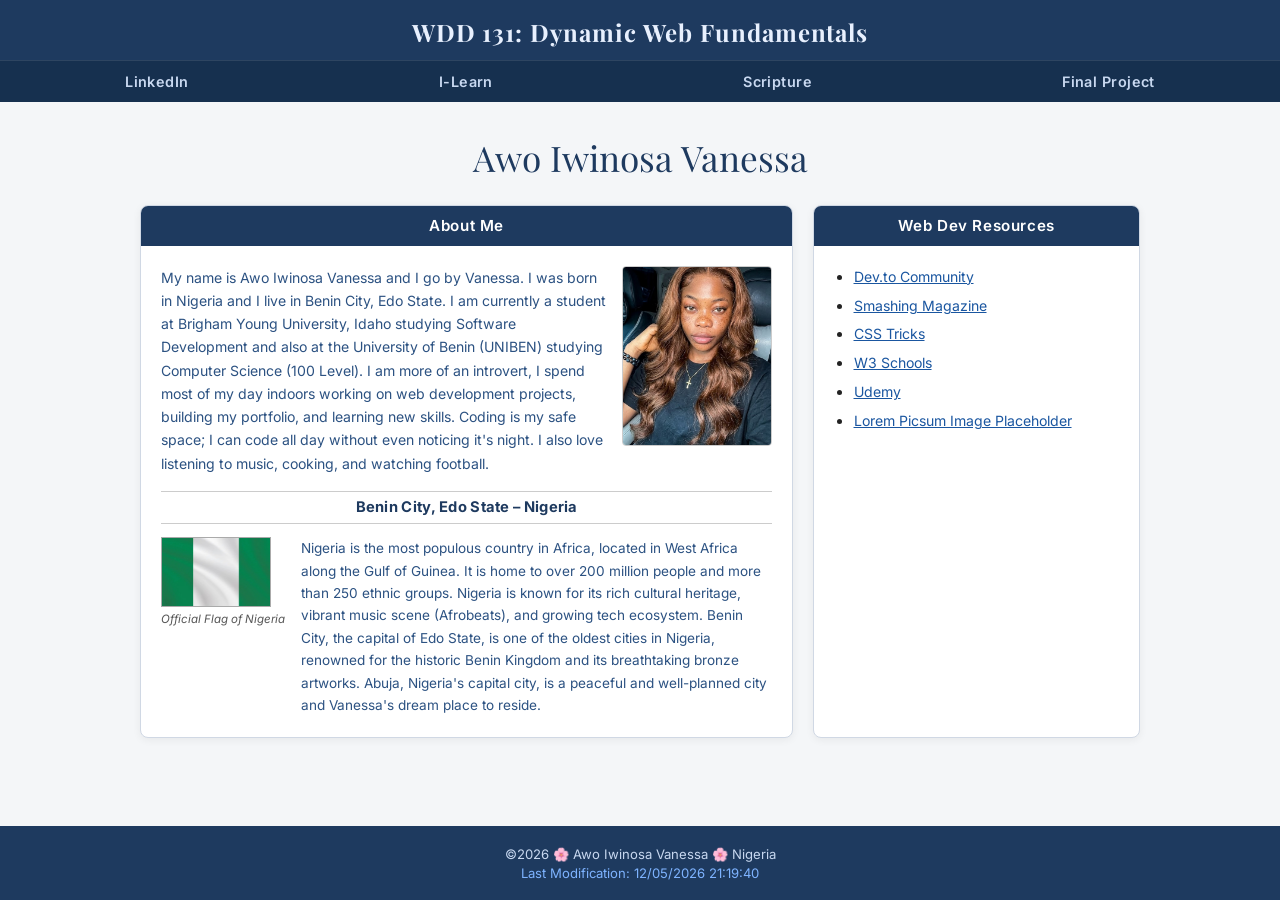
==== index.html @ a222c3aa "Complete W01 home page" ====
<!DOCTYPE html>
<html lang="en">
<head>
  <meta charset="UTF-8">
  <meta name="viewport" content="width=device-width, initial-scale=1.0">
  <title>WDD 131 | Dynamic Web Fundamentals | Awo Iwinosa Vanessa</title>
  <meta name="description" content="WDD 131 | Dynamic Web Fundamentals | Awo Iwinosa Vanessa | A personal course landing page covering web development, software engineering, and computer science studies.">
  <meta name="author" content="Awo Iwinosa Vanessa">
  <link rel="stylesheet" href="styles/base.css">
  <script src="scripts/getdates.js" defer></script>
</head>
<body>

  <!-- Header -->
  <header>
    <span id="course-title">WDD 131: Dynamic Web Fundamentals</span>
    <nav>
      <a href="https://www.linkedin.com/in/vanessa-awo" target="_blank">LinkedIn</a>
      <a href="https://byupw.instructure.com/" target="_blank">I-Learn</a>
      <a href="https://www.churchofjesuschrist.org/study/scriptures/ot/ps/46?lang=eng&id=p5#p5" target="_blank">Scripture</a>
      <a href="finalproject/index.html">Final Project</a>
    </nav>
  </header>

  <!-- Main -->
  <main>
    <h1>Awo Iwinosa Vanessa</h1>

    <div class="cards-grid">

      <section class="card">
        <div class="card-header">About Me</div>
        <div class="card-body">

          <div class="about-top">
            <p>
              My name is Awo Iwinosa Vanessa and I go by Vanessa. I was born in Nigeria and I live in Benin City, Edo State. I am currently a student at Brigham Young University, Idaho studying Software Development and also at the University of Benin (UNIBEN) studying Computer Science (100 Level). I am more of an introvert, I spend most of my day indoors working on web development projects, building my portfolio, and learning new skills. Coding is my safe space; I can code all day without even noticing it's night. I also love listening to music, cooking, and watching football.
            </p>
            <img
              src="images/myProfilePic.jpeg"
              alt="Portrait of Awo Iwinosa Vanessa"
              class="profile-pic"
            >
          </div>

          <p class="location-title">Benin City, Edo State – Nigeria</p>

          <div class="location-content">
            <figure class="flag-figure">
              <img
                src="images/nigeriaFlag.jpg"
                alt="Official Flag of Nigeria"
                class="flag-img"
              >
              <figcaption>Official Flag of Nigeria</figcaption>
            </figure>
            <p class="location-text">
              Nigeria is the most populous country in Africa, located in West Africa along the Gulf of Guinea. It is home to over 200 million people and more than 250 ethnic groups. Nigeria is known for its rich cultural heritage, vibrant music scene (Afrobeats), and growing tech ecosystem. Benin City, the capital of Edo State, is one of the oldest cities in Nigeria, renowned for the historic Benin Kingdom and its breathtaking bronze artworks. Abuja, Nigeria's capital city, is a peaceful and well-planned city and Vanessa's dream place to reside.
            </p>
          </div>

        </div>
      </section>

      <section class="card">
        <div class="card-header">Web Dev Resources</div>
        <div class="card-body">
          <ul class="resources-list">
            <li><a href="https://dev.to" target="_blank">Dev.to Community</a></li>
            <li><a href="https://www.smashingmagazine.com" target="_blank">Smashing Magazine</a></li>
            <li><a href="https://css-tricks.com" target="_blank">CSS Tricks</a></li>
            <li><a href="https://www.w3schools.com" target="_blank">W3 Schools</a></li>
            <li><a href="https://www.udemy.com" target="_blank">Udemy</a></li>
            <li><a href="https://picsum.photos" target="_blank">Lorem Picsum Image Placeholder</a></li>
          </ul>
        </div>
      </section>

    </div>
  </main>

  <!-- Footer -->
  <footer>
    <p>
      &copy;<span id="currentyear"></span> 🌸 Awo Iwinosa Vanessa 🌸 Nigeria
    </p>
    <p id="lastModified"></p>
  </footer>

</body>
</html>
---- styles/base.css ----
/* Google Fonts */
@import url('https://fonts.googleapis.com/css2?family=Playfair+Display:wght@400;700&family=Inter:wght@300;400;600&display=swap');

/* ── Reset & Base ── */
*, *::before, *::after {
  box-sizing: border-box;
  margin: 0;
  padding: 0;
}

body {
  font-family: 'Inter', sans-serif;
  font-size: 16px;
  color: #222;
  background-color: #f4f6f8;
  min-height: 100vh;
  display: flex;
  flex-direction: column;
}

/* ── Header ── */
header {
  background-color: #1e3a5f;
  color: #fff;
  padding: 0;
}

#course-title {
  display: block;
  text-align: center;
  font-family: 'Playfair Display', serif;
  font-size: 1.5rem;
  font-weight: 700;
  letter-spacing: 0.04em;
  padding: 1rem 1.5rem 0.75rem;
  color: #e8f0fe;
}

/* ── Navigation ── */
nav {
  display: flex;
  justify-content: space-around;
  background-color: #16304f;
  border-top: 1px solid rgba(255,255,255,0.1);
}

nav a {
  color: #c8d8f0;
  text-decoration: none;
  font-size: 0.9rem;
  font-weight: 600;
  letter-spacing: 0.03em;
  padding: 0.75rem 1.5rem;
  transition: background-color 0.2s ease, color 0.2s ease;
}

nav a:hover {
  background-color: #0f2440;
  color: #ffffff;
}

/* ── Main ── */
main {
  max-width: 1000px;
  width: 90%;
  margin: 2rem auto;
  flex: 1;
}

main h1 {
  font-family: 'Playfair Display', serif;
  font-size: 2.2rem;
  font-weight: 400;
  text-align: center;
  color: #1e3a5f;
  margin-bottom: 1.5rem;
}

/* ── Cards Grid ── */
.cards-grid {
  display: grid;
  grid-template-columns: 2fr 1fr;
  gap: 1.25rem;
}

.card {
  background: #fff;
  border: 1px solid #d0d8e4;
  border-radius: 8px;
  overflow: hidden;
  box-shadow: 0 2px 8px rgba(0,0,0,0.06);
}

.card-header {
  background-color: #1e3a5f;
  color: #fff;
  text-align: center;
  font-family: 'Inter', sans-serif;
  font-weight: 600;
  font-size: 0.95rem;
  letter-spacing: 0.04em;
  padding: 0.65rem 1rem;
}

.card-body {
  padding: 1.25rem;
}

/* ── About Me Card ── */
.about-top {
  display: flex;
  gap: 1rem;
  align-items: flex-start;
  margin-bottom: 1rem;
}

.about-top p {
  font-size: 0.88rem;
  line-height: 1.65;
  color: #2c5282;
}

.profile-pic {
  width: 150px;
  height: 180px;
  object-fit: cover;
  flex-shrink: 0;
  border-radius: 4px;
  border: 1px solid #ccc;
}

/* ── Location Section ── */
.location-title {
  text-align: center;
  font-weight: 700;
  font-size: 0.92rem;
  color: #1e3a5f;
  border-top: 1px solid #ccc;
  border-bottom: 1px solid #ccc;
  padding: 0.4rem 0;
  margin: 0.5rem 0 0.85rem;
  letter-spacing: 0.02em;
}

.location-content {
  display: flex;
  gap: 1rem;
  align-items: flex-start;
}

.flag-figure {
  flex-shrink: 0;
  text-align: center;
}

.flag-img {
  width: 110px;
  height: 70px;
  object-fit: cover;
  border: 1px solid #aaa;
  display: block;
}

.flag-figure figcaption {
  font-size: 0.72rem;
  font-style: italic;
  color: #555;
  margin-top: 0.3rem;
  text-align: center;
}

.location-text {
  font-size: 0.85rem;
  line-height: 1.65;
  color: #2c5282;
}

/* ── Resources Card ── */
.resources-list {
  list-style: disc;
  padding-left: 1.2rem;
}

.resources-list li {
  margin-bottom: 0.55rem;
}

.resources-list a {
  color: #1a56a0;
  text-decoration: underline;
  font-size: 0.88rem;
}

.resources-list a:hover {
  color: #0d3b78;
}

/* ── Footer ── */
footer {
  background-color: #1e3a5f;
  color: #c8d8f0;
  text-align: center;
  padding: 1rem 1.5rem;
  font-size: 0.82rem;
}

footer p {
  margin: 0.2rem 0;
}

#lastModified {
  color: #7eb3ff;
}
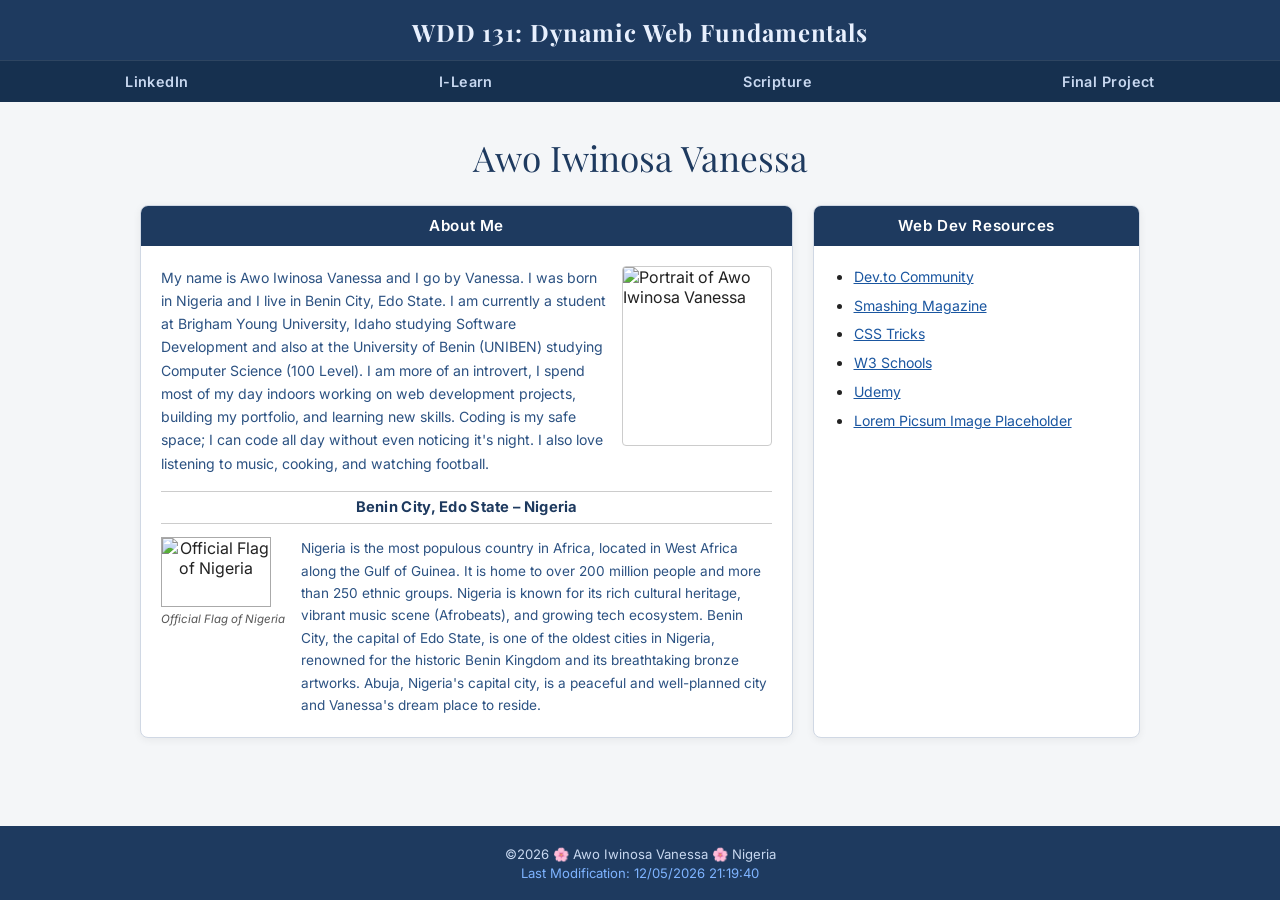
==== commit 7338895f: "Complete W01 home page" ====
--- a/index.html
+++ b/index.html
@@ -1,11 +1,15 @@
 <!DOCTYPE html>
 <html lang="en">
+
 <head>
   <meta charset="UTF-8">
   <meta name="viewport" content="width=device-width, initial-scale=1.0">
   <title>WDD 131 | Dynamic Web Fundamentals | Awo Iwinosa Vanessa</title>
-  <meta name="description" content="WDD 131 | Dynamic Web Fundamentals | Awo Iwinosa Vanessa | A personal course landing page covering web development, software engineering, and computer science studies.">
+  <meta name="description" content="WDD 131 | Dynamic Web Fundamentals | Awo Iwinosa Vanessa | Web dev, software engineering, computer science.">
   <meta name="author" content="Awo Iwinosa Vanessa">
+  <link rel="preconnect" href="https://fonts.googleapis.com">
+  <link rel="preconnect" href="https://fonts.gstatic.com" crossorigin>
+  <link href="https://fonts.googleapis.com/css2?family=Playfair+Display:wght@400;700&family=Inter:wght@300;400;600&display=swap" rel="stylesheet">
   <link rel="stylesheet" href="styles/base.css">
   <script src="scripts/getdates.js" defer></script>
 </head>
@@ -37,7 +41,7 @@
               My name is Awo Iwinosa Vanessa and I go by Vanessa. I was born in Nigeria and I live in Benin City, Edo State. I am currently a student at Brigham Young University, Idaho studying Software Development and also at the University of Benin (UNIBEN) studying Computer Science (100 Level). I am more of an introvert, I spend most of my day indoors working on web development projects, building my portfolio, and learning new skills. Coding is my safe space; I can code all day without even noticing it's night. I also love listening to music, cooking, and watching football.
             </p>
             <img
-              src="images/myProfilePic.jpeg"
+              src="images/myprofilepic.jpeg"
               alt="Portrait of Awo Iwinosa Vanessa"
               class="profile-pic"
             >
@@ -48,7 +52,7 @@
           <div class="location-content">
             <figure class="flag-figure">
               <img
-                src="images/nigeriaFlag.jpg"
+                src="images/nigeriaflag.jpg"
                 alt="Official Flag of Nigeria"
                 class="flag-img"
               >
--- a/styles/base.css
+++ b/styles/base.css
@@ -1,6 +1,3 @@
-/* Google Fonts */
-@import url('https://fonts.googleapis.com/css2?family=Playfair+Display:wght@400;700&family=Inter:wght@300;400;600&display=swap');
-
 /* ── Reset & Base ── */
 *, *::before, *::after {
   box-sizing: border-box;
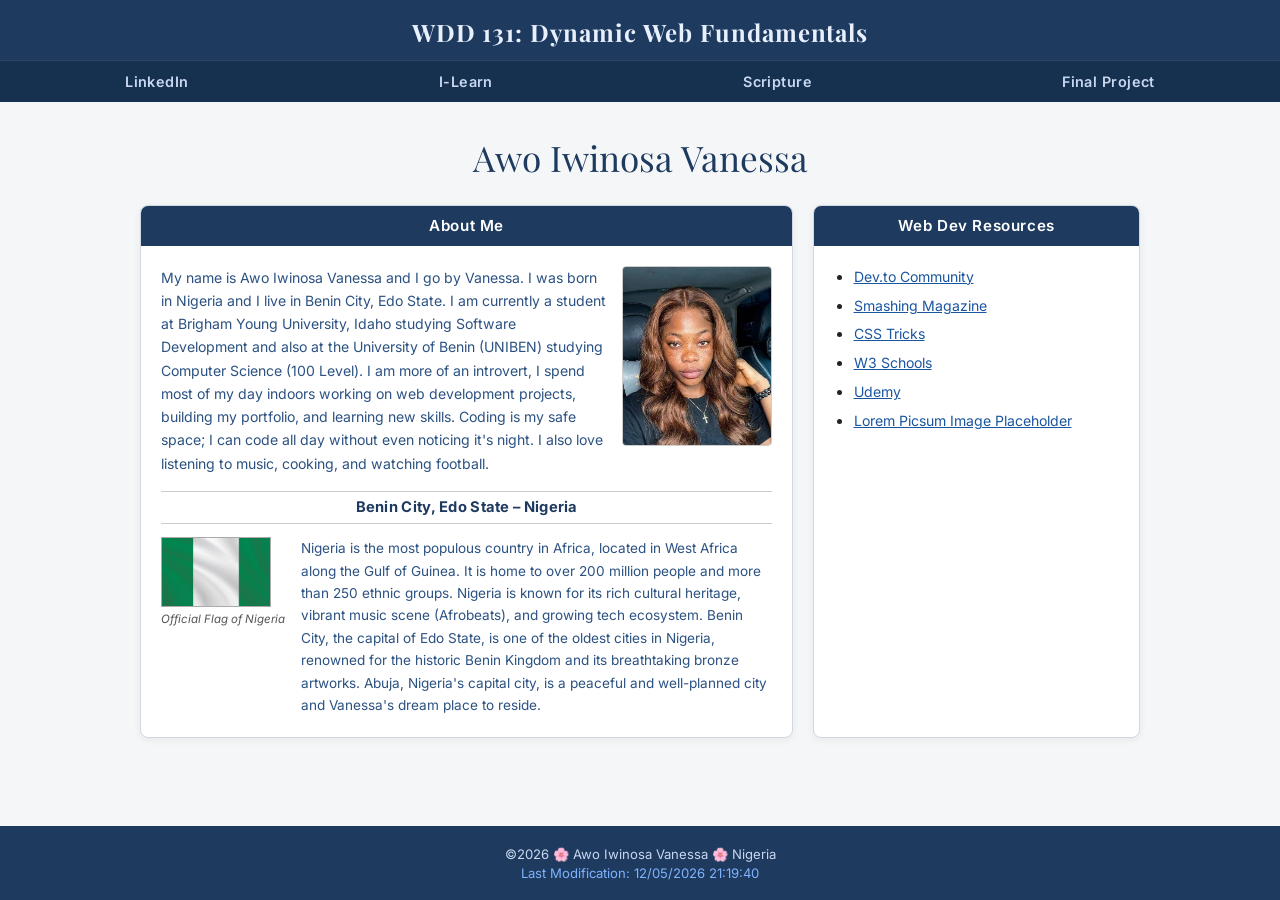
==== commit c1a56551: "fix profile pic extension jpg not jpeg" ====
--- a/index.html
+++ b/index.html
@@ -41,7 +41,7 @@
               My name is Awo Iwinosa Vanessa and I go by Vanessa. I was born in Nigeria and I live in Benin City, Edo State. I am currently a student at Brigham Young University, Idaho studying Software Development and also at the University of Benin (UNIBEN) studying Computer Science (100 Level). I am more of an introvert, I spend most of my day indoors working on web development projects, building my portfolio, and learning new skills. Coding is my safe space; I can code all day without even noticing it's night. I also love listening to music, cooking, and watching football.
             </p>
             <img
-              src="images/myprofilepic.jpeg"
+              src="images/myprofilepic.jpg"
               alt="Portrait of Awo Iwinosa Vanessa"
               class="profile-pic"
             >
--- a/styles/base.css
+++ b/styles/base.css
@@ -121,6 +121,7 @@
   width: 150px;
   height: 180px;
   object-fit: cover;
+  object-position: top;
   flex-shrink: 0;
   border-radius: 4px;
   border: 1px solid #ccc;
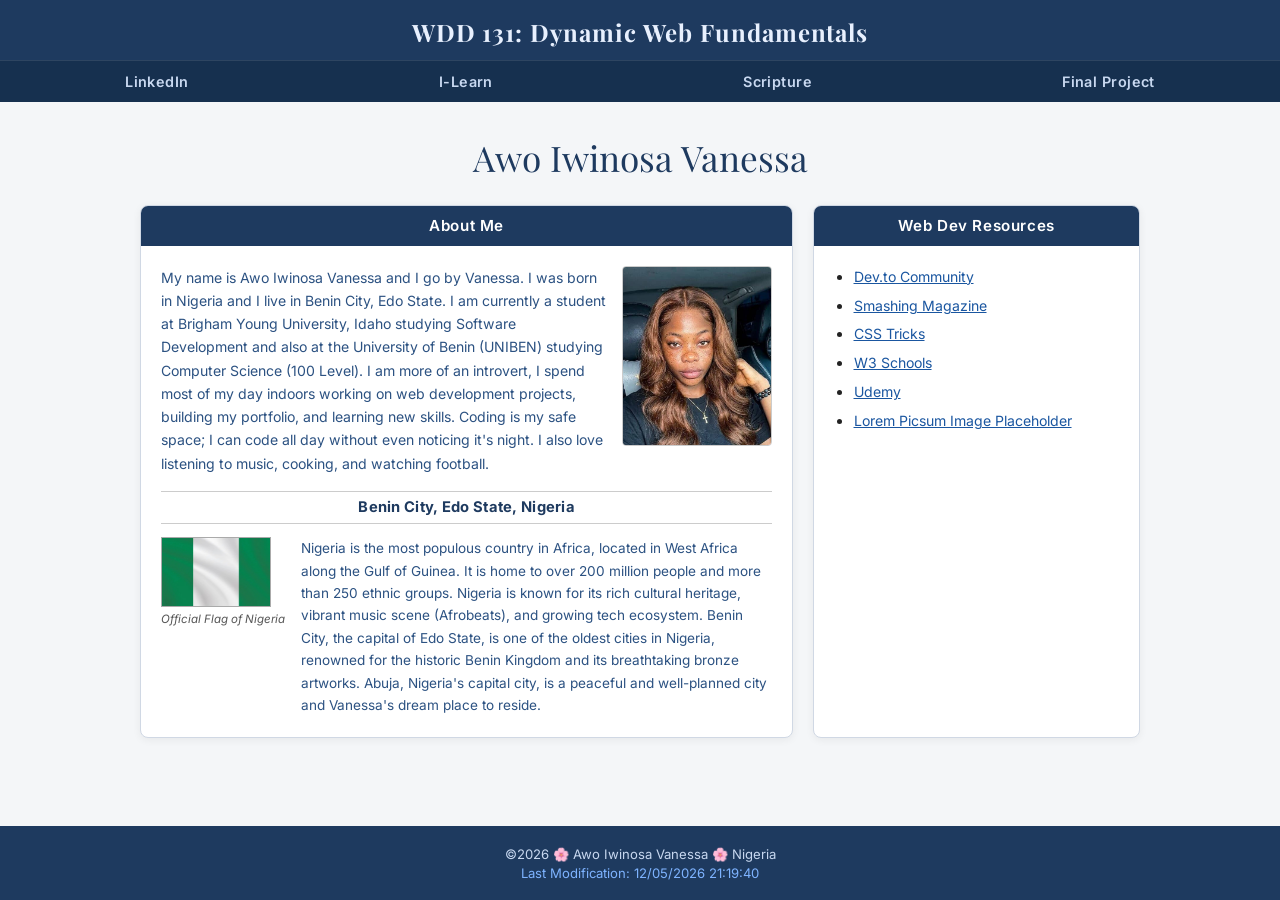
==== commit 33a337a8: "new file (temple.html) was added" ====
--- a/index.html
+++ b/index.html
@@ -47,7 +47,7 @@
             >
           </div>
 
-          <p class="location-title">Benin City, Edo State – Nigeria</p>
+          <p class="location-title">Benin City, Edo State, Nigeria</p>
 
           <div class="location-content">
             <figure class="flag-figure">
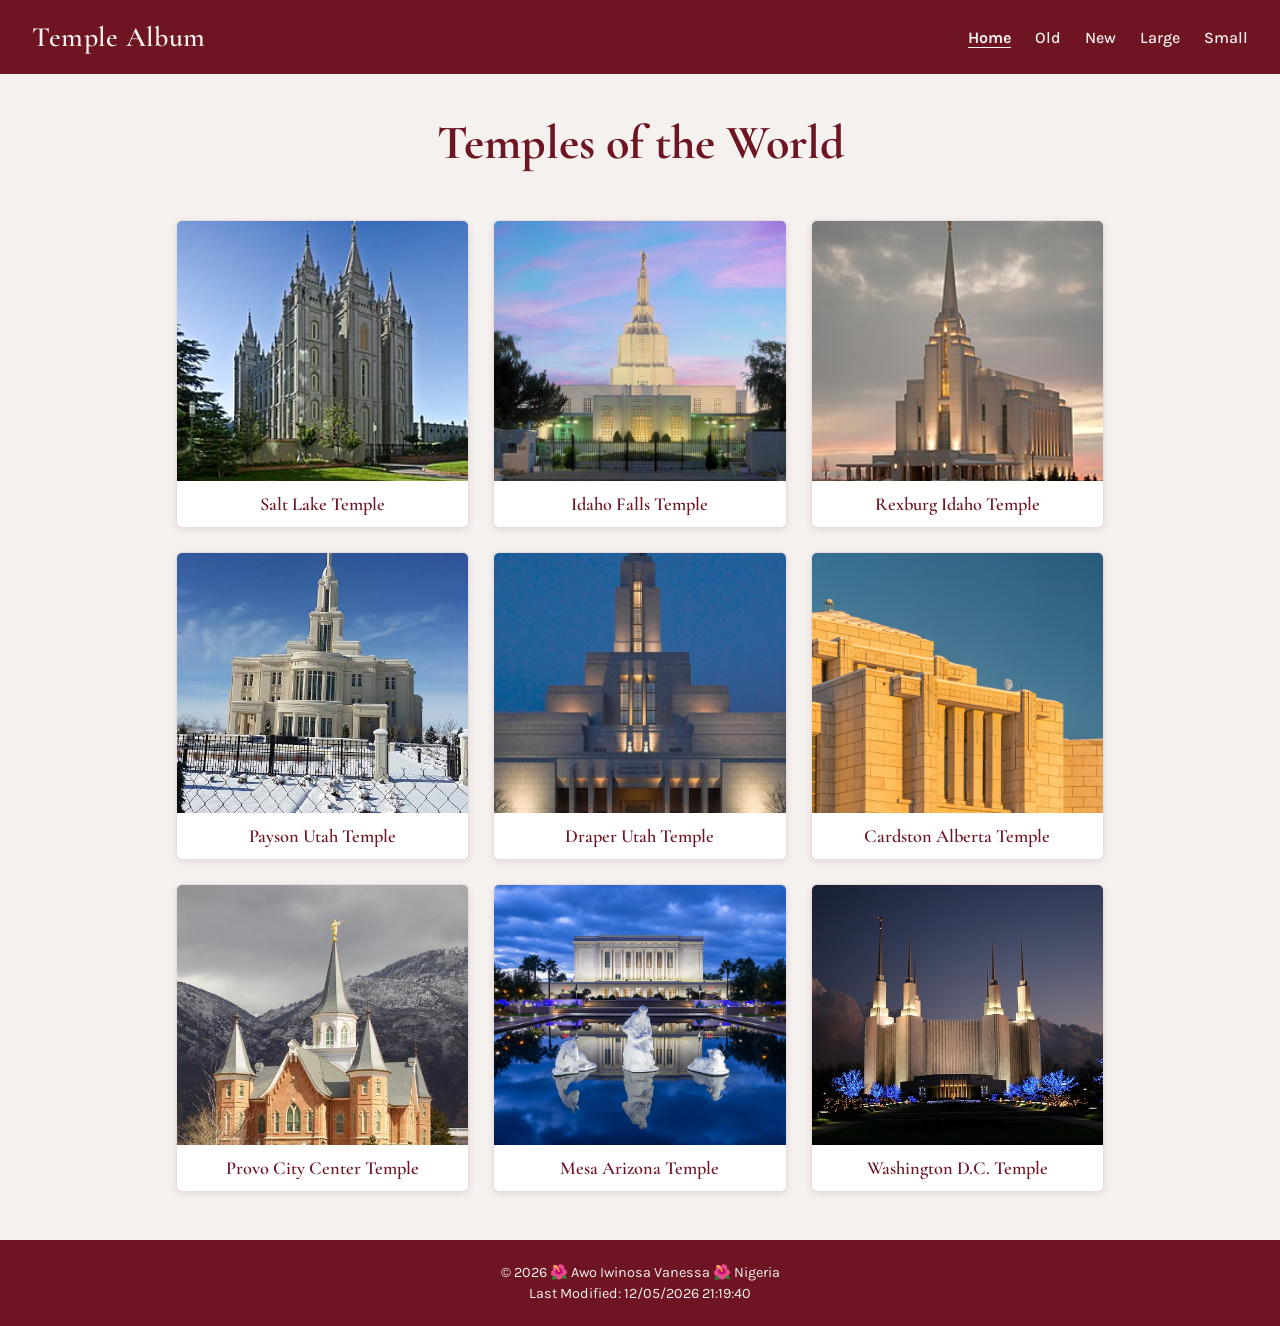
==== commit f39be497: "Finalize footer and confirm local image paths" ====
--- a/index.html
+++ b/index.html
@@ -1,95 +1,91 @@
 <!DOCTYPE html>
 <html lang="en">
-
 <head>
   <meta charset="UTF-8">
   <meta name="viewport" content="width=device-width, initial-scale=1.0">
-  <title>WDD 131 | Dynamic Web Fundamentals | Awo Iwinosa Vanessa</title>
-  <meta name="description" content="WDD 131 | Dynamic Web Fundamentals | Awo Iwinosa Vanessa | Web dev, software engineering, computer science.">
+  <title>Temple Album | WDD 131</title>
+  <meta name="description" content="A responsive photo album showcasing temples, built for WDD 131 Week 02.">
   <meta name="author" content="Awo Iwinosa Vanessa">
+
+  <!-- Google Fonts: Cormorant Garamond (display) + Karla (body) -->
   <link rel="preconnect" href="https://fonts.googleapis.com">
   <link rel="preconnect" href="https://fonts.gstatic.com" crossorigin>
-  <link href="https://fonts.googleapis.com/css2?family=Playfair+Display:wght@400;700&family=Inter:wght@300;400;600&display=swap" rel="stylesheet">
-  <link rel="stylesheet" href="styles/base.css">
-  <script src="scripts/getdates.js" defer></script>
+  <link href="https://fonts.googleapis.com/css2?family=Cormorant+Garamond:wght@500;600;700&family=Karla:wght@400;500;700&display=swap" rel="stylesheet">
+
+  <!-- Mobile-first CSS, then large-view overrides -->
+  <link rel="stylesheet" href="styles/temples.css">
+  <link rel="stylesheet" href="styles/temples-large.css">
+
+  <script src="scripts/temples.js" defer></script>
 </head>
 <body>
 
-  <!-- Header -->
   <header>
-    <span id="course-title">WDD 131: Dynamic Web Fundamentals</span>
-    <nav>
-      <a href="https://www.linkedin.com/in/vanessa-awo" target="_blank">LinkedIn</a>
-      <a href="https://byupw.instructure.com/" target="_blank">I-Learn</a>
-      <a href="https://www.churchofjesuschrist.org/study/scriptures/ot/ps/46?lang=eng&id=p5#p5" target="_blank">Scripture</a>
-      <a href="finalproject/index.html">Final Project</a>
+    <p class="site-name">Temple Album</p>
+    <button id="menu-button" aria-label="Open menu" aria-expanded="false">&#9776;</button>
+    <nav id="primary-nav">
+      <a href="#" title="Home" class="active">Home</a>
+      <a href="#" title="Old Temples">Old</a>
+      <a href="#" title="New Temples">New</a>
+      <a href="#" title="Large View">Large</a>
+      <a href="#" title="Small View">Small</a>
     </nav>
   </header>
 
-  <!-- Main -->
   <main>
-    <h1>Awo Iwinosa Vanessa</h1>
+    <h1>Temples of the World</h1>
 
-    <div class="cards-grid">
+    <figure>
+      <img src="images/salt-lake-temple.jpg" alt="Salt Lake Temple" loading="lazy" width="500" height="350">
+      <figcaption>Salt Lake Temple</figcaption>
+    </figure>
 
-      <section class="card">
-        <div class="card-header">About Me</div>
-        <div class="card-body">
+    <figure>
+      <img src="images/idaho-falls-temple.jpg" alt="Idaho Falls Temple" loading="lazy" width="500" height="350">
+      <figcaption>Idaho Falls Temple</figcaption>
+    </figure>
 
-          <div class="about-top">
-            <p>
-              My name is Awo Iwinosa Vanessa and I go by Vanessa. I was born in Nigeria and I live in Benin City, Edo State. I am currently a student at Brigham Young University, Idaho studying Software Development and also at the University of Benin (UNIBEN) studying Computer Science (100 Level). I am more of an introvert, I spend most of my day indoors working on web development projects, building my portfolio, and learning new skills. Coding is my safe space; I can code all day without even noticing it's night. I also love listening to music, cooking, and watching football.
-            </p>
-            <img
-              src="images/myprofilepic.jpg"
-              alt="Portrait of Awo Iwinosa Vanessa"
-              class="profile-pic"
-            >
-          </div>
+    <figure>
+      <img src="images/rexburg-idaho-temple.jpg" alt="Rexburg Idaho Temple" loading="lazy" width="500" height="350">
+      <figcaption>Rexburg Idaho Temple</figcaption>
+    </figure>
 
-          <p class="location-title">Benin City, Edo State, Nigeria</p>
+    <figure>
+      <img src="images/payson-utah-temple.jpg" alt="Payson Utah Temple" loading="lazy" width="500" height="350">
+      <figcaption>Payson Utah Temple</figcaption>
+    </figure>
 
-          <div class="location-content">
-            <figure class="flag-figure">
-              <img
-                src="images/nigeriaflag.jpg"
-                alt="Official Flag of Nigeria"
-                class="flag-img"
-              >
-              <figcaption>Official Flag of Nigeria</figcaption>
-            </figure>
-            <p class="location-text">
-              Nigeria is the most populous country in Africa, located in West Africa along the Gulf of Guinea. It is home to over 200 million people and more than 250 ethnic groups. Nigeria is known for its rich cultural heritage, vibrant music scene (Afrobeats), and growing tech ecosystem. Benin City, the capital of Edo State, is one of the oldest cities in Nigeria, renowned for the historic Benin Kingdom and its breathtaking bronze artworks. Abuja, Nigeria's capital city, is a peaceful and well-planned city and Vanessa's dream place to reside.
-            </p>
-          </div>
+    <figure>
+      <img src="images/draper-utah-temple.jpg" alt="Draper Utah Temple" loading="lazy" width="500" height="350">
+      <figcaption>Draper Utah Temple</figcaption>
+    </figure>
 
-        </div>
-      </section>
+    <figure>
+      <img src="images/cardston-alberta-temple.jpg" alt="Cardston Alberta Temple" loading="lazy" width="500" height="350">
+      <figcaption>Cardston Alberta Temple</figcaption>
+    </figure>
 
-      <section class="card">
-        <div class="card-header">Web Dev Resources</div>
-        <div class="card-body">
-          <ul class="resources-list">
-            <li><a href="https://dev.to" target="_blank">Dev.to Community</a></li>
-            <li><a href="https://www.smashingmagazine.com" target="_blank">Smashing Magazine</a></li>
-            <li><a href="https://css-tricks.com" target="_blank">CSS Tricks</a></li>
-            <li><a href="https://www.w3schools.com" target="_blank">W3 Schools</a></li>
-            <li><a href="https://www.udemy.com" target="_blank">Udemy</a></li>
-            <li><a href="https://picsum.photos" target="_blank">Lorem Picsum Image Placeholder</a></li>
-          </ul>
-        </div>
-      </section>
+    <figure>
+      <img src="images/provo-city-center-temple.jpg" alt="Provo City Center Temple" loading="lazy" width="500" height="350">
+      <figcaption>Provo City Center Temple</figcaption>
+    </figure>
 
-    </div>
+    <figure>
+      <img src="images/mesa-arizona-temple.jpg" alt="Mesa Arizona Temple" loading="lazy" width="500" height="350">
+      <figcaption>Mesa Arizona Temple</figcaption>
+    </figure>
+
+    <figure>
+      <img src="images/washington-dc-temple.jpg" alt="Washington D.C. Temple" loading="lazy" width="500" height="350">
+      <figcaption>Washington D.C. Temple</figcaption>
+    </figure>
   </main>
 
-  <!-- Footer -->
   <footer>
-    <p>
-      &copy;<span id="currentyear"></span> 🌸 Awo Iwinosa Vanessa 🌸 Nigeria
-    </p>
-    <p id="lastModified"></p>
+    <p>&copy; <span id="year"></span> 🌺 Awo Iwinosa Vanessa 🌺 Nigeria</p>
+    <p>Last Modified: <span id="lastModified"></span></p>
   </footer>
 
 </body>
-</html>+</html>
+
--- a/styles/temples.css
+++ b/styles/temples.css
@@ -0,0 +1,168 @@
+/* ============================
+   Design tokens — burgundy monochrome
+   ============================ */
+:root {
+  --color-primary: #6E1423;
+  --color-bg: #F5F1EE;
+  --color-surface: #FFFFFF;
+  --color-text: #2B2620;
+  --color-on-primary: #F5F1EE;
+  --font-display: "Cormorant Garamond", serif;
+  --font-body: "Karla", sans-serif;
+}
+
+/* ============================
+   Reset & base
+   ============================ */
+* {
+  box-sizing: border-box;
+}
+
+body {
+  margin: 0;
+  font-family: var(--font-body);
+  color: var(--color-text);
+  background-color: var(--color-bg);
+}
+
+img {
+  max-width: 100%;
+  display: block;
+}
+
+/* ============================
+   Header & Navigation (mobile)
+   ============================ */
+header {
+  background-color: var(--color-primary);
+  color: var(--color-on-primary);
+  display: flex;
+  align-items: center;
+  justify-content: space-between;
+  padding: 1rem 1.25rem;
+  position: relative;
+}
+
+.site-name {
+  font-family: var(--font-display);
+  font-size: 1.75rem;
+  font-weight: 600;
+  margin: 0;
+  letter-spacing: 0.02em;
+}
+
+#menu-button {
+  background: none;
+  border: 2px solid var(--color-on-primary);
+  color: var(--color-on-primary);
+  font-size: 1.5rem;
+  line-height: 1;
+  padding: 0.35rem 0.6rem;
+  border-radius: 4px;
+  cursor: pointer;
+}
+
+#menu-button:focus-visible {
+  outline: 3px solid var(--color-on-primary);
+  outline-offset: 2px;
+}
+
+nav {
+  display: none;
+  flex-direction: column;
+  position: absolute;
+  top: 100%;
+  left: 0;
+  right: 0;
+  background-color: var(--color-primary);
+  padding: 0.5rem 0;
+  z-index: 10;
+}
+
+nav.open {
+  display: flex;
+}
+
+nav a {
+  color: var(--color-on-primary);
+  text-decoration: none;
+  padding: 0.85rem 1.25rem;
+  font-weight: 500;
+  border-top: 1px solid rgba(255, 255, 255, 0.15);
+  transition: background-color 0.2s ease;
+}
+
+nav a:first-child {
+  border-top: none;
+}
+
+nav a:hover,
+nav a:focus-visible {
+  background-color: rgba(255, 255, 255, 0.15);
+}
+
+nav a.active {
+  font-weight: 700;
+  text-decoration: underline;
+  text-underline-offset: 4px;
+}
+
+/* ============================
+   Main content
+   ============================ */
+main {
+  max-width: 640px;
+  margin: 1rem auto;
+  padding: 0 1rem 2rem;
+  display: grid;
+  grid-template-columns: 1fr;
+  gap: 1.5rem;
+}
+
+main h1 {
+  grid-column: 1 / -1;
+  font-family: var(--font-display);
+  font-size: 2.25rem;
+  text-align: center;
+  color: var(--color-primary);
+  margin: 1.5rem 0;
+}
+
+figure {
+  margin: 0;
+  background-color: var(--color-surface);
+  border: 1px solid rgba(110, 20, 35, 0.15);
+  border-radius: 6px;
+  overflow: hidden;
+  box-shadow: 0 2px 6px rgba(110, 20, 35, 0.1);
+}
+
+figure img {
+  width: 100%;
+  height: 220px;
+  object-fit: cover;
+}
+
+figcaption {
+  font-family: var(--font-display);
+  font-size: 1.15rem;
+  font-weight: 600;
+  text-align: center;
+  padding: 0.75rem;
+  color: var(--color-primary);
+}
+
+/* ============================
+   Footer
+   ============================ */
+footer {
+  background-color: var(--color-primary);
+  color: var(--color-on-primary);
+  text-align: center;
+  padding: 1.25rem 1rem;
+  font-size: 0.9rem;
+}
+
+footer p {
+  margin: 0.25rem 0;
+}
--- a/styles/temples-large.css
+++ b/styles/temples-large.css
@@ -0,0 +1,45 @@
+@media screen and (min-width: 640px) {
+
+  header {
+    padding: 1.25rem 2rem;
+  }
+
+  #menu-button {
+    display: none;
+  }
+
+  nav {
+    display: flex;
+    flex-direction: row;
+    position: static;
+    background-color: transparent;
+    padding: 0;
+    gap: 1.5rem;
+  }
+
+  nav a {
+    border-top: none;
+    padding: 0.35rem 0;
+  }
+
+  nav a:hover,
+  nav a:focus-visible {
+    background-color: transparent;
+    text-decoration: underline;
+    text-underline-offset: 4px;
+  }
+
+  main {
+    max-width: 960px;
+    grid-template-columns: repeat(auto-fit, minmax(260px, 1fr));
+  }
+
+  main h1 {
+    font-size: 3rem;
+  }
+
+  figure img {
+    height: 260px;
+  }
+
+}
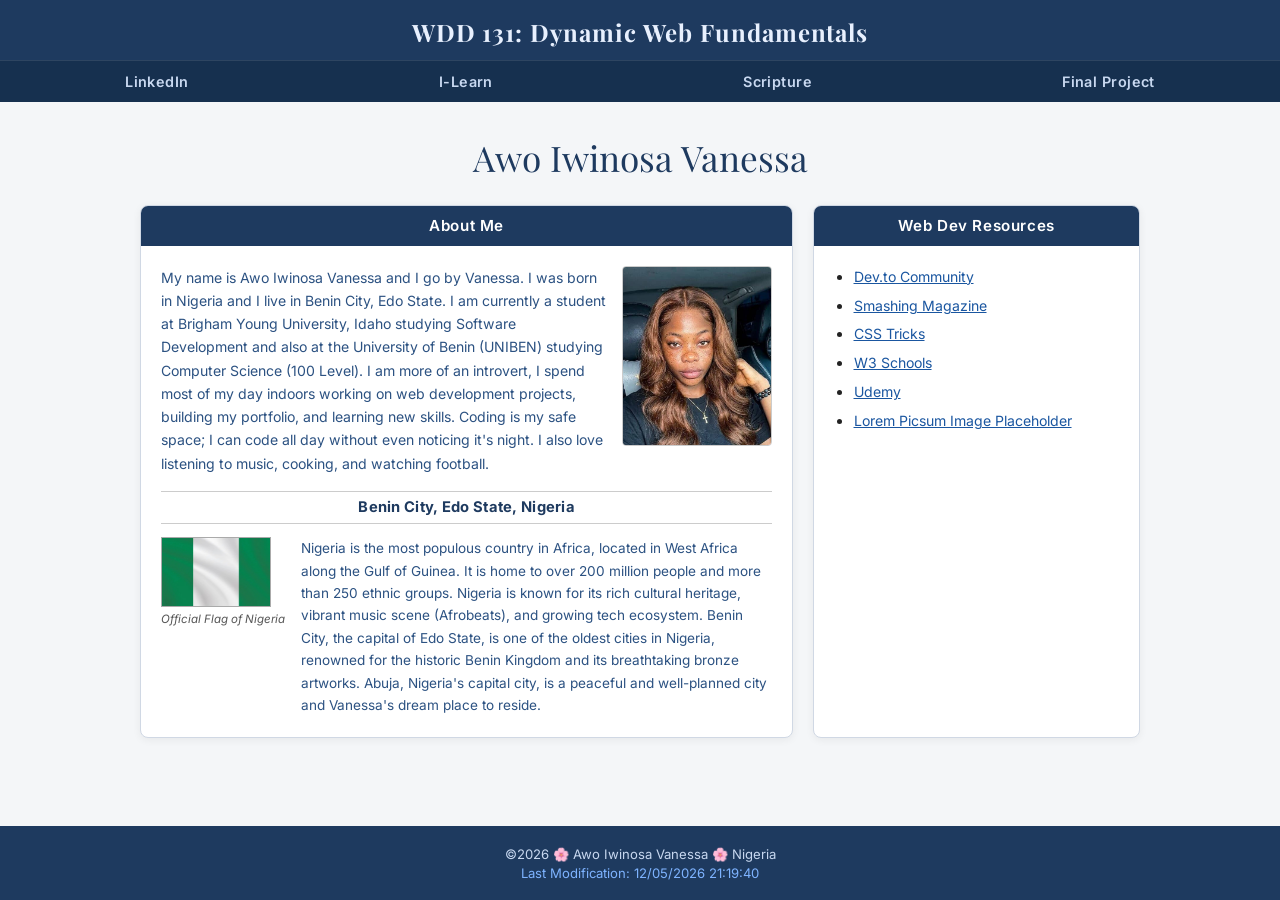
==== commit 6282ac4a: "Retry deployment after GitHub Pages service issue" ====
--- a/index.html
+++ b/index.html
@@ -1,91 +1,95 @@
 <!DOCTYPE html>
 <html lang="en">
+
 <head>
   <meta charset="UTF-8">
   <meta name="viewport" content="width=device-width, initial-scale=1.0">
-  <title>Temple Album | WDD 131</title>
-  <meta name="description" content="A responsive photo album showcasing temples, built for WDD 131 Week 02.">
+  <title>WDD 131 | Dynamic Web Fundamentals | Awo Iwinosa Vanessa</title>
+  <meta name="description" content="WDD 131 | Dynamic Web Fundamentals | Awo Iwinosa Vanessa | Web dev, software engineering, computer science.">
   <meta name="author" content="Awo Iwinosa Vanessa">
-
-  <!-- Google Fonts: Cormorant Garamond (display) + Karla (body) -->
   <link rel="preconnect" href="https://fonts.googleapis.com">
   <link rel="preconnect" href="https://fonts.gstatic.com" crossorigin>
-  <link href="https://fonts.googleapis.com/css2?family=Cormorant+Garamond:wght@500;600;700&family=Karla:wght@400;500;700&display=swap" rel="stylesheet">
-
-  <!-- Mobile-first CSS, then large-view overrides -->
-  <link rel="stylesheet" href="styles/temples.css">
-  <link rel="stylesheet" href="styles/temples-large.css">
-
-  <script src="scripts/temples.js" defer></script>
+  <link href="https://fonts.googleapis.com/css2?family=Playfair+Display:wght@400;700&family=Inter:wght@300;400;600&display=swap" rel="stylesheet">
+  <link rel="stylesheet" href="styles/base.css">
+  <script src="scripts/getdates.js" defer></script>
 </head>
 <body>
 
+  <!-- Header -->
   <header>
-    <p class="site-name">Temple Album</p>
-    <button id="menu-button" aria-label="Open menu" aria-expanded="false">&#9776;</button>
-    <nav id="primary-nav">
-      <a href="#" title="Home" class="active">Home</a>
-      <a href="#" title="Old Temples">Old</a>
-      <a href="#" title="New Temples">New</a>
-      <a href="#" title="Large View">Large</a>
-      <a href="#" title="Small View">Small</a>
+    <span id="course-title">WDD 131: Dynamic Web Fundamentals</span>
+    <nav>
+      <a href="https://www.linkedin.com/in/vanessa-awo" target="_blank">LinkedIn</a>
+      <a href="https://byupw.instructure.com/" target="_blank">I-Learn</a>
+      <a href="https://www.churchofjesuschrist.org/study/scriptures/ot/ps/46?lang=eng&id=p5#p5" target="_blank">Scripture</a>
+      <a href="finalproject/index.html">Final Project</a>
     </nav>
   </header>
 
+  <!-- Main -->
   <main>
-    <h1>Temples of the World</h1>
+    <h1>Awo Iwinosa Vanessa</h1>
 
-    <figure>
-      <img src="images/salt-lake-temple.jpg" alt="Salt Lake Temple" loading="lazy" width="500" height="350">
-      <figcaption>Salt Lake Temple</figcaption>
-    </figure>
+    <div class="cards-grid">
 
-    <figure>
-      <img src="images/idaho-falls-temple.jpg" alt="Idaho Falls Temple" loading="lazy" width="500" height="350">
-      <figcaption>Idaho Falls Temple</figcaption>
-    </figure>
+      <section class="card">
+        <div class="card-header">About Me</div>
+        <div class="card-body">
 
-    <figure>
-      <img src="images/rexburg-idaho-temple.jpg" alt="Rexburg Idaho Temple" loading="lazy" width="500" height="350">
-      <figcaption>Rexburg Idaho Temple</figcaption>
-    </figure>
+          <div class="about-top">
+            <p>
+              My name is Awo Iwinosa Vanessa and I go by Vanessa. I was born in Nigeria and I live in Benin City, Edo State. I am currently a student at Brigham Young University, Idaho studying Software Development and also at the University of Benin (UNIBEN) studying Computer Science (100 Level). I am more of an introvert, I spend most of my day indoors working on web development projects, building my portfolio, and learning new skills. Coding is my safe space; I can code all day without even noticing it's night. I also love listening to music, cooking, and watching football.
+            </p>
+            <img
+              src="images/myprofilepic.jpg"
+              alt="Portrait of Awo Iwinosa Vanessa"
+              class="profile-pic"
+            >
+          </div>
 
-    <figure>
-      <img src="images/payson-utah-temple.jpg" alt="Payson Utah Temple" loading="lazy" width="500" height="350">
-      <figcaption>Payson Utah Temple</figcaption>
-    </figure>
+          <p class="location-title">Benin City, Edo State, Nigeria</p>
 
-    <figure>
-      <img src="images/draper-utah-temple.jpg" alt="Draper Utah Temple" loading="lazy" width="500" height="350">
-      <figcaption>Draper Utah Temple</figcaption>
-    </figure>
+          <div class="location-content">
+            <figure class="flag-figure">
+              <img
+                src="images/nigeriaflag.jpg"
+                alt="Official Flag of Nigeria"
+                class="flag-img"
+              >
+              <figcaption>Official Flag of Nigeria</figcaption>
+            </figure>
+            <p class="location-text">
+              Nigeria is the most populous country in Africa, located in West Africa along the Gulf of Guinea. It is home to over 200 million people and more than 250 ethnic groups. Nigeria is known for its rich cultural heritage, vibrant music scene (Afrobeats), and growing tech ecosystem. Benin City, the capital of Edo State, is one of the oldest cities in Nigeria, renowned for the historic Benin Kingdom and its breathtaking bronze artworks. Abuja, Nigeria's capital city, is a peaceful and well-planned city and Vanessa's dream place to reside.
+            </p>
+          </div>
 
-    <figure>
-      <img src="images/cardston-alberta-temple.jpg" alt="Cardston Alberta Temple" loading="lazy" width="500" height="350">
-      <figcaption>Cardston Alberta Temple</figcaption>
-    </figure>
+        </div>
+      </section>
 
-    <figure>
-      <img src="images/provo-city-center-temple.jpg" alt="Provo City Center Temple" loading="lazy" width="500" height="350">
-      <figcaption>Provo City Center Temple</figcaption>
-    </figure>
+      <section class="card">
+        <div class="card-header">Web Dev Resources</div>
+        <div class="card-body">
+          <ul class="resources-list">
+            <li><a href="https://dev.to" target="_blank">Dev.to Community</a></li>
+            <li><a href="https://www.smashingmagazine.com" target="_blank">Smashing Magazine</a></li>
+            <li><a href="https://css-tricks.com" target="_blank">CSS Tricks</a></li>
+            <li><a href="https://www.w3schools.com" target="_blank">W3 Schools</a></li>
+            <li><a href="https://www.udemy.com" target="_blank">Udemy</a></li>
+            <li><a href="https://picsum.photos" target="_blank">Lorem Picsum Image Placeholder</a></li>
+          </ul>
+        </div>
+      </section>
 
-    <figure>
-      <img src="images/mesa-arizona-temple.jpg" alt="Mesa Arizona Temple" loading="lazy" width="500" height="350">
-      <figcaption>Mesa Arizona Temple</figcaption>
-    </figure>
-
-    <figure>
-      <img src="images/washington-dc-temple.jpg" alt="Washington D.C. Temple" loading="lazy" width="500" height="350">
-      <figcaption>Washington D.C. Temple</figcaption>
-    </figure>
+    </div>
   </main>
 
+  <!-- Footer -->
   <footer>
-    <p>&copy; <span id="year"></span> 🌺 Awo Iwinosa Vanessa 🌺 Nigeria</p>
-    <p>Last Modified: <span id="lastModified"></span></p>
+    <p>
+      &copy;<span id="currentyear"></span> 🌸 Awo Iwinosa Vanessa 🌸 Nigeria
+    </p>
+    <p id="lastModified"></p>
   </footer>
 
 </body>
-</html>
-
+</html>
--- a/styles/base.css
+++ b/styles/base.css
@@ -0,0 +1,211 @@
+/* ── Reset & Base ── */
+*, *::before, *::after {
+  box-sizing: border-box;
+  margin: 0;
+  padding: 0;
+}
+
+body {
+  font-family: 'Inter', sans-serif;
+  font-size: 16px;
+  color: #222;
+  background-color: #f4f6f8;
+  min-height: 100vh;
+  display: flex;
+  flex-direction: column;
+}
+
+/* ── Header ── */
+header {
+  background-color: #1e3a5f;
+  color: #fff;
+  padding: 0;
+}
+
+#course-title {
+  display: block;
+  text-align: center;
+  font-family: 'Playfair Display', serif;
+  font-size: 1.5rem;
+  font-weight: 700;
+  letter-spacing: 0.04em;
+  padding: 1rem 1.5rem 0.75rem;
+  color: #e8f0fe;
+}
+
+/* ── Navigation ── */
+nav {
+  display: flex;
+  justify-content: space-around;
+  background-color: #16304f;
+  border-top: 1px solid rgba(255,255,255,0.1);
+}
+
+nav a {
+  color: #c8d8f0;
+  text-decoration: none;
+  font-size: 0.9rem;
+  font-weight: 600;
+  letter-spacing: 0.03em;
+  padding: 0.75rem 1.5rem;
+  transition: background-color 0.2s ease, color 0.2s ease;
+}
+
+nav a:hover {
+  background-color: #0f2440;
+  color: #ffffff;
+}
+
+/* ── Main ── */
+main {
+  max-width: 1000px;
+  width: 90%;
+  margin: 2rem auto;
+  flex: 1;
+}
+
+main h1 {
+  font-family: 'Playfair Display', serif;
+  font-size: 2.2rem;
+  font-weight: 400;
+  text-align: center;
+  color: #1e3a5f;
+  margin-bottom: 1.5rem;
+}
+
+/* ── Cards Grid ── */
+.cards-grid {
+  display: grid;
+  grid-template-columns: 2fr 1fr;
+  gap: 1.25rem;
+}
+
+.card {
+  background: #fff;
+  border: 1px solid #d0d8e4;
+  border-radius: 8px;
+  overflow: hidden;
+  box-shadow: 0 2px 8px rgba(0,0,0,0.06);
+}
+
+.card-header {
+  background-color: #1e3a5f;
+  color: #fff;
+  text-align: center;
+  font-family: 'Inter', sans-serif;
+  font-weight: 600;
+  font-size: 0.95rem;
+  letter-spacing: 0.04em;
+  padding: 0.65rem 1rem;
+}
+
+.card-body {
+  padding: 1.25rem;
+}
+
+/* ── About Me Card ── */
+.about-top {
+  display: flex;
+  gap: 1rem;
+  align-items: flex-start;
+  margin-bottom: 1rem;
+}
+
+.about-top p {
+  font-size: 0.88rem;
+  line-height: 1.65;
+  color: #2c5282;
+}
+
+.profile-pic {
+  width: 150px;
+  height: 180px;
+  object-fit: cover;
+  object-position: top;
+  flex-shrink: 0;
+  border-radius: 4px;
+  border: 1px solid #ccc;
+}
+
+/* ── Location Section ── */
+.location-title {
+  text-align: center;
+  font-weight: 700;
+  font-size: 0.92rem;
+  color: #1e3a5f;
+  border-top: 1px solid #ccc;
+  border-bottom: 1px solid #ccc;
+  padding: 0.4rem 0;
+  margin: 0.5rem 0 0.85rem;
+  letter-spacing: 0.02em;
+}
+
+.location-content {
+  display: flex;
+  gap: 1rem;
+  align-items: flex-start;
+}
+
+.flag-figure {
+  flex-shrink: 0;
+  text-align: center;
+}
+
+.flag-img {
+  width: 110px;
+  height: 70px;
+  object-fit: cover;
+  border: 1px solid #aaa;
+  display: block;
+}
+
+.flag-figure figcaption {
+  font-size: 0.72rem;
+  font-style: italic;
+  color: #555;
+  margin-top: 0.3rem;
+  text-align: center;
+}
+
+.location-text {
+  font-size: 0.85rem;
+  line-height: 1.65;
+  color: #2c5282;
+}
+
+/* ── Resources Card ── */
+.resources-list {
+  list-style: disc;
+  padding-left: 1.2rem;
+}
+
+.resources-list li {
+  margin-bottom: 0.55rem;
+}
+
+.resources-list a {
+  color: #1a56a0;
+  text-decoration: underline;
+  font-size: 0.88rem;
+}
+
+.resources-list a:hover {
+  color: #0d3b78;
+}
+
+/* ── Footer ── */
+footer {
+  background-color: #1e3a5f;
+  color: #c8d8f0;
+  text-align: center;
+  padding: 1rem 1.5rem;
+  font-size: 0.82rem;
+}
+
+footer p {
+  margin: 0.2rem 0;
+}
+
+#lastModified {
+  color: #7eb3ff;
+}
